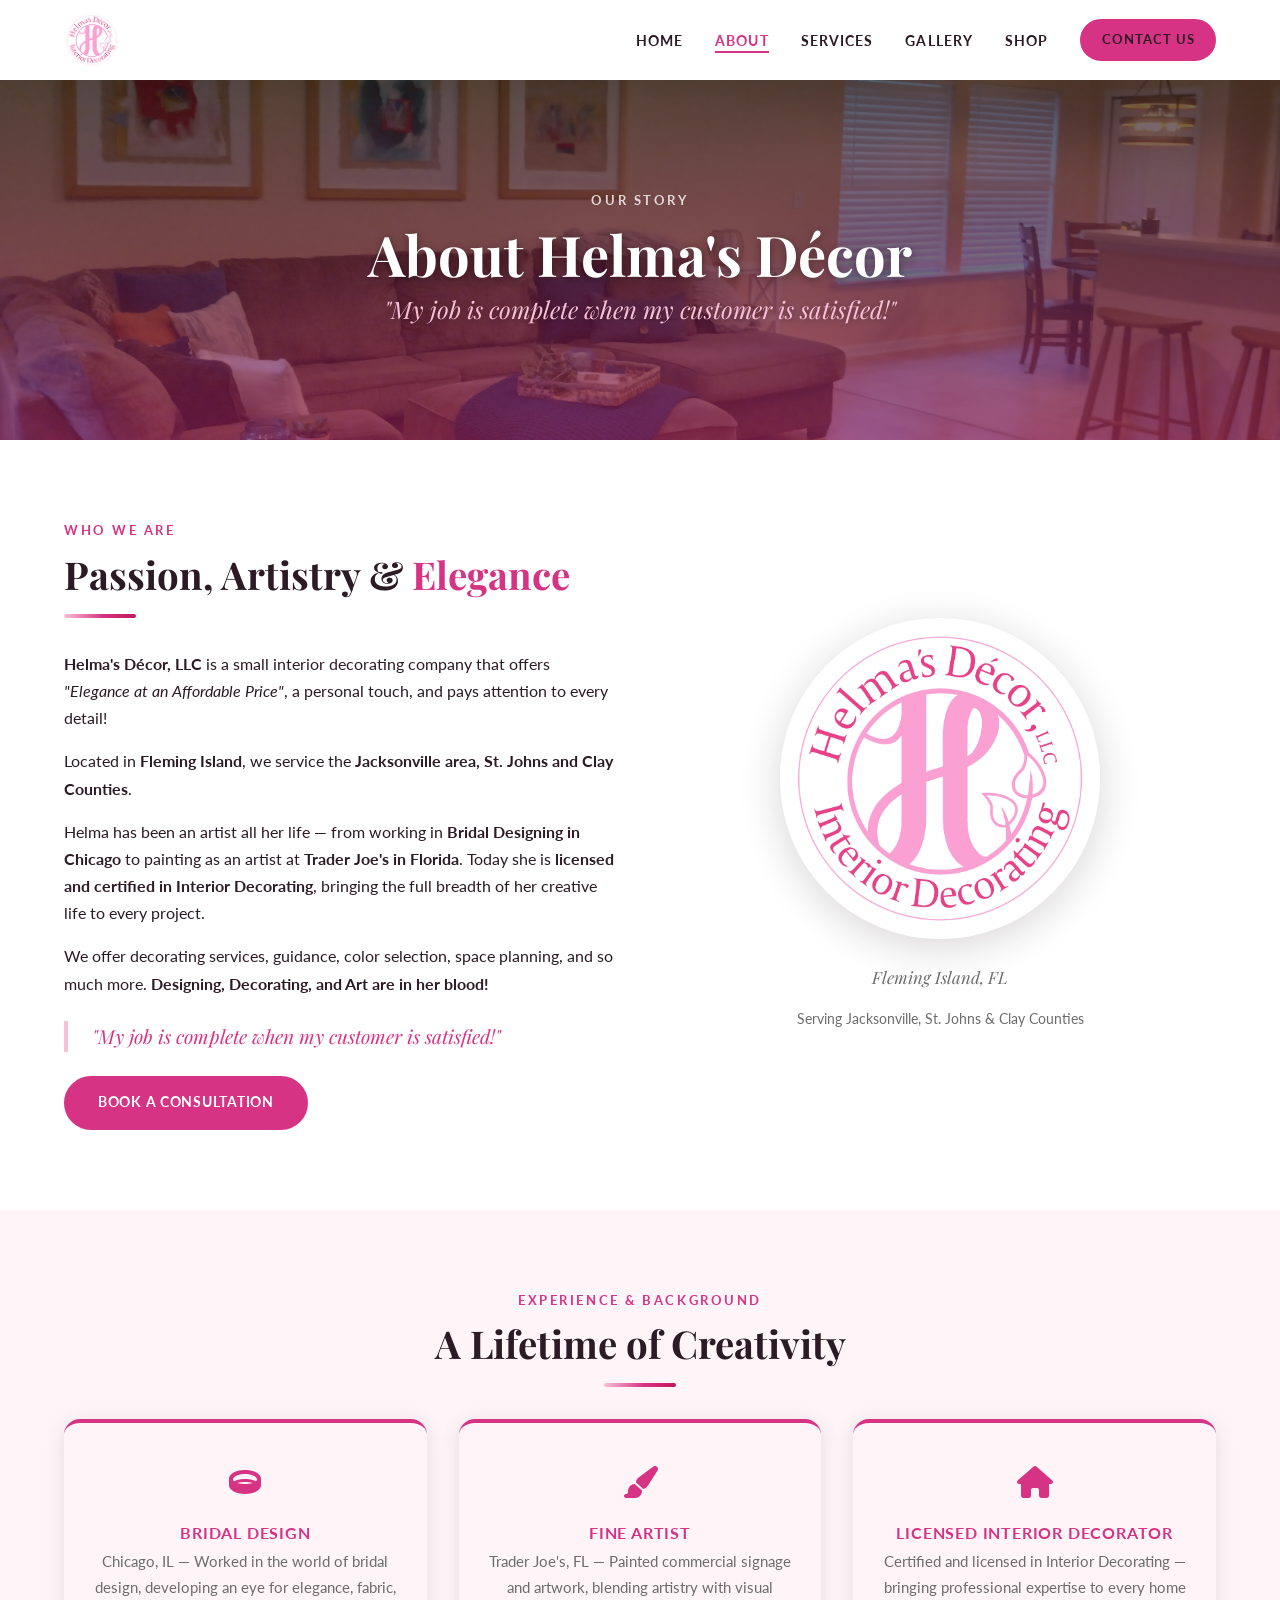
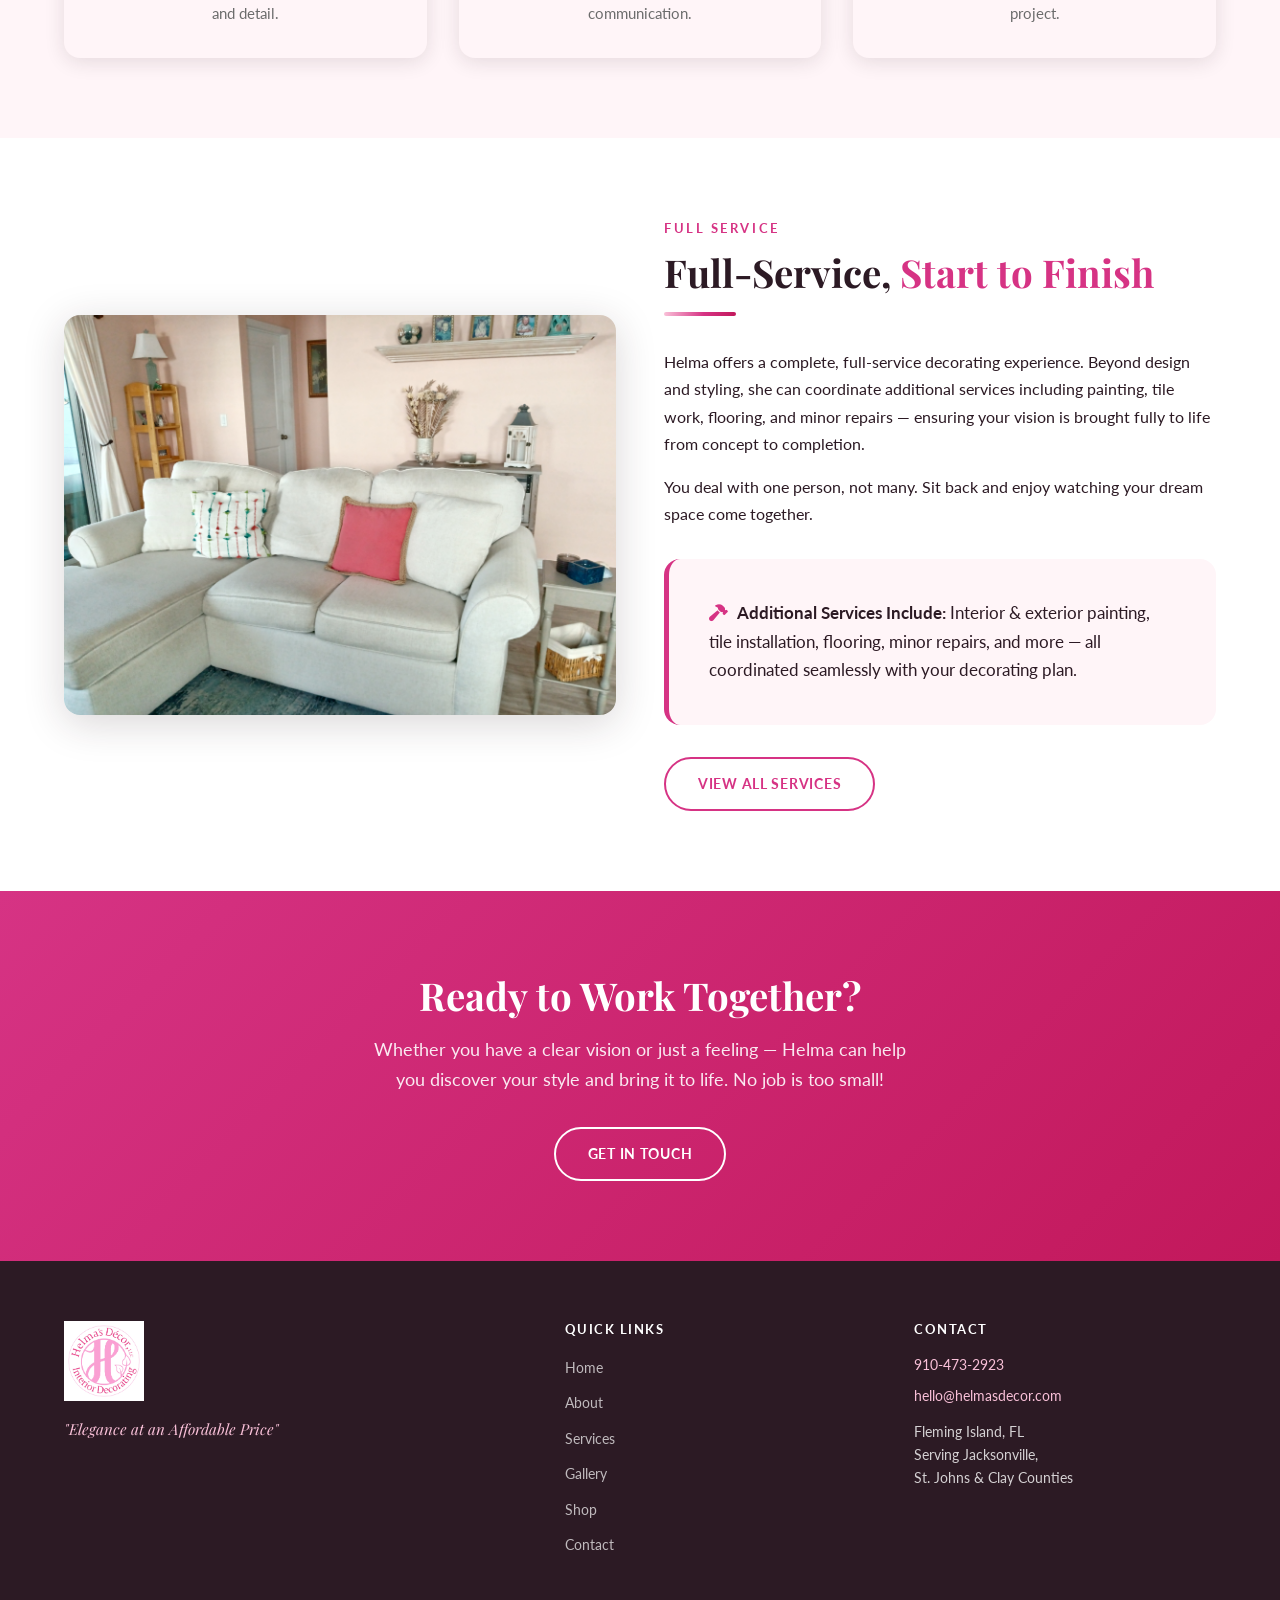
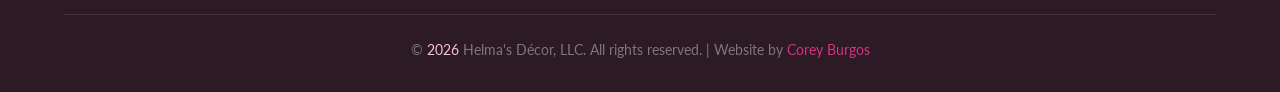
==== about/index.html @ 658a9595 "Restructure to folder-based URLs, remove .html extensions - Move each page into its own folder (abou" ====
<!DOCTYPE html>
<html lang="en">
<head>
  <meta charset="UTF-8" />
  <meta name="viewport" content="width=device-width, initial-scale=1.0" />
  <title>About — Helma's Décor, LLC</title>
  <meta name="description" content="Learn about Helma's background in bridal design, fine art, and certified interior decorating. Serving the Jacksonville, FL area." />
  <link rel="stylesheet" href="https://cdnjs.cloudflare.com/ajax/libs/font-awesome/6.5.1/css/all.min.css" />
  <link rel="stylesheet" href="../css/styles.css" />
</head>
<body data-page="about">

  <!-- ======================================================
       NAVIGATION
  ====================================================== -->
  <nav class="navbar">
    <div class="container">
      <a href="/" class="nav-logo">
        <img src="../images/logo.jpg" alt="Helma's Décor, LLC Logo" />
      </a>
      <button class="hamburger" aria-label="Toggle menu">
        <span></span><span></span><span></span>
      </button>
      <ul class="nav-links">
        <li><a href="/">Home</a></li>
        <li><a href="../about/">About</a></li>
        <li><a href="../services/">Services</a></li>
        <li><a href="../gallery/">Gallery</a></li>
        <li><a href="../shop/">Shop</a></li>
        <li><a href="../contact/" class="btn btn-primary">Contact Us</a></li>
      </ul>
    </div>
  </nav>

  <!-- ======================================================
       PAGE HERO
  ====================================================== -->
  <section class="page-hero">
    <div class="page-hero-bg" style="background-image: url('../images/hero-about.jpg');"></div>
    <div class="page-hero-overlay"></div>
    <div class="page-hero-content">
      <p class="section-label" style="color:rgba(255,255,255,0.8);">Our Story</p>
      <h1>About Helma's Décor</h1>
      <p class="hero-tagline">"My job is complete when my customer is satisfied!"</p>
    </div>
  </section>

  <!-- ======================================================
       ABOUT MAIN SECTION
  ====================================================== -->
  <section class="section">
    <div class="container">
      <div class="grid-2">
        <div class="fade-in">
          <p class="section-label">Who We Are</p>
          <h2 class="section-title">Passion, Artistry &amp; <span class="text-pink">Elegance</span></h2>
          <div class="divider" style="margin-left:0;"></div>

          <p><strong>Helma's Décor, LLC</strong> is a small interior decorating company that offers <em>"Elegance at an Affordable Price"</em>, a personal touch, and pays attention to every detail!</p>

          <p>Located in <strong>Fleming Island</strong>, we service the <strong>Jacksonville area, St. Johns and Clay Counties</strong>.</p>

          <p>Helma has been an artist all her life — from working in <strong>Bridal Designing in Chicago</strong> to painting as an artist at <strong>Trader Joe's in Florida</strong>. Today she is <strong>licensed and certified in Interior Decorating</strong>, bringing the full breadth of her creative life to every project.</p>

          <p>We offer decorating services, guidance, color selection, space planning, and so much more. <strong>Designing, Decorating, and Art are in her blood!</strong></p>

          <blockquote style="font-family:'Playfair Display',serif; font-style:italic; font-size:1.2rem; color:var(--pink); border-left:4px solid var(--light-pink); padding-left:1.5rem; margin:1.5rem 0; line-height:1.6;">"My job is complete when my customer is satisfied!"</blockquote>

          <a href="../contact/" class="btn btn-primary">Book a Consultation</a>
        </div>

        <div class="about-logo-wrap fade-in fade-in-delay-2">
          <img src="../images/logo.jpg" alt="Helma's Décor, LLC" />
          <p style="text-align:center; margin-top:1.5rem; font-family:'Playfair Display',serif; font-style:italic; font-size:1.05rem; color:var(--gray);">Fleming Island, FL</p>
          <p style="text-align:center; color:var(--gray); font-size:0.9rem;">Serving Jacksonville, St. Johns &amp; Clay Counties</p>
        </div>
      </div>
    </div>
  </section>

  <!-- ======================================================
       CREDENTIALS STRIP
  ====================================================== -->
  <section class="section section-blush">
    <div class="container">
      <div class="text-center fade-in">
        <p class="section-label">Experience &amp; Background</p>
        <h2 class="section-title">A Lifetime of Creativity</h2>
        <div class="divider"></div>
      </div>
      <div class="grid-3 fade-in">
        <div class="credential-card">
          <div class="credential-icon"><i class="fa-solid fa-ring"></i></div>
          <h3>Bridal Design</h3>
          <p style="color:var(--gray); font-size:0.95rem;">Chicago, IL — Worked in the world of bridal design, developing an eye for elegance, fabric, and detail.</p>
        </div>
        <div class="credential-card">
          <div class="credential-icon"><i class="fa-solid fa-paintbrush"></i></div>
          <h3>Fine Artist</h3>
          <p style="color:var(--gray); font-size:0.95rem;">Trader Joe's, FL — Painted commercial signage and artwork, blending artistry with visual communication.</p>
        </div>
        <div class="credential-card">
          <div class="credential-icon"><i class="fa-solid fa-house"></i></div>
          <h3>Licensed Interior Decorator</h3>
          <p style="color:var(--gray); font-size:0.95rem;">Certified and licensed in Interior Decorating — bringing professional expertise to every home project.</p>
        </div>
      </div>
    </div>
  </section>

  <!-- ======================================================
       FULL SERVICE
  ====================================================== -->
  <section class="section">
    <div class="container">
      <div class="grid-2">
        <div class="fade-in">
          <img src="../images/interior-2.jpg" alt="Beautifully decorated room" style="border-radius:16px; box-shadow: 0 8px 40px rgba(44,26,36,0.18); width:100%; height:400px; object-fit:cover;" />
        </div>
        <div class="fade-in fade-in-delay-1">
          <p class="section-label">Full Service</p>
          <h2 class="section-title">Full-Service, <span class="text-pink">Start to Finish</span></h2>
          <div class="divider" style="margin-left:0;"></div>
          <p>Helma offers a complete, full-service decorating experience. Beyond design and styling, she can coordinate additional services including painting, tile work, flooring, and minor repairs — ensuring your vision is brought fully to life from concept to completion.</p>
          <p>You deal with one person, not many. Sit back and enjoy watching your dream space come together.</p>

          <div class="team-note">
            <strong><i class="fa-solid fa-hammer" style="color:var(--pink); margin-right:0.4rem;"></i> Additional Services Include:</strong> Interior &amp; exterior painting, tile installation, flooring, minor repairs, and more — all coordinated seamlessly with your decorating plan.
          </div>

          <a href="../services/" class="btn btn-outline-pink" style="margin-top:2rem;">View All Services</a>
        </div>
      </div>
    </div>
  </section>

  <!-- ======================================================
       CTA
  ====================================================== -->
  <section class="section section-pink">
    <div class="container text-center fade-in">
      <h2>Ready to Work Together?</h2>
      <p style="color:rgba(255,255,255,0.9); font-size:1.1rem; margin: 1rem auto 2rem; max-width:560px;">Whether you have a clear vision or just a feeling — Helma can help you discover your style and bring it to life. No job is too small!</p>
      <a href="../contact/" class="btn btn-outline">Get in Touch</a>
    </div>
  </section>

  <!-- ======================================================
       FOOTER
  ====================================================== -->
  <footer class="footer">
    <div class="container">
      <div class="footer-grid">
        <div class="footer-logo">
          <img src="../images/logo.jpg" alt="Helma's Décor, LLC" />
          <p>"Elegance at an Affordable Price"</p>
        </div>
        <div>
          <h4>Quick Links</h4>
          <ul>
            <li><a href="/">Home</a></li>
            <li><a href="../about/">About</a></li>
            <li><a href="../services/">Services</a></li>
            <li><a href="../gallery/">Gallery</a></li>
            <li><a href="../shop/">Shop</a></li>
            <li><a href="../contact/">Contact</a></li>
          </ul>
        </div>
        <div class="footer-contact">
          <h4>Contact</h4>
          <p><a href="tel:9104732923">910-473-2923</a></p>
          <p><a href="mailto:hello@helmasdecor.com">hello@helmasdecor.com</a></p>
          <p style="margin-top:0.8rem; font-size:0.85rem;">Fleming Island, FL<br />Serving Jacksonville,<br />St. Johns &amp; Clay Counties</p>
        </div>
      </div>
      <div class="footer-bottom">
        <p>&copy; <span id="year"></span> Helma's Décor, LLC. All rights reserved. | Website by <a href="https://coreyburgos.com" target="_blank" rel="noopener">Corey Burgos</a></p>
      </div>
    </div>
  </footer>

  <script>document.getElementById('year').textContent = new Date().getFullYear();</script>
  <script src="../js/main.js"></script>
</body>
</html>
---- css/styles.css ----
/* ============================================================
   Helma's Décor, LLC — Main Stylesheet
   ============================================================ */

/* Google Fonts */
@import url('https://fonts.googleapis.com/css2?family=Playfair+Display:ital,wght@0,400;0,600;0,700;1,400&family=Lato:wght@300;400;700&display=swap');

/* ============================================================
   CSS Custom Properties
   ============================================================ */
:root {
  --pink:       #D63384;
  --rose:       #C2185B;
  --light-pink: #F9C0D8;
  --blush:      #FFF5F8;
  --gold:       #C9A96E;
  --dark:       #2C1A24;
  --gray:       #6c6c6c;
  --light-gray: #f5f5f5;
  --white:      #FFFFFF;
  --nav-height: 80px;
  --transition: 0.3s ease;
  --shadow:     0 4px 20px rgba(44, 26, 36, 0.12);
  --shadow-lg:  0 8px 40px rgba(44, 26, 36, 0.18);
  --radius:     8px;
  --radius-lg:  16px;
}

/* ============================================================
   Reset & Base
   ============================================================ */
*, *::before, *::after {
  box-sizing: border-box;
  margin: 0;
  padding: 0;
}

html {
  scroll-behavior: smooth;
}

body {
  font-family: 'Lato', sans-serif;
  font-size: 16px;
  line-height: 1.7;
  color: var(--dark);
  background: var(--white);
}

img {
  max-width: 100%;
  height: auto;
  display: block;
}

a {
  color: var(--pink);
  text-decoration: none;
  transition: color var(--transition);
}

a:not(.btn):hover {
  color: var(--rose);
}

ul {
  list-style: none;
}

/* ============================================================
   Typography
   ============================================================ */
h1, h2, h3, h4 {
  font-family: 'Playfair Display', serif;
  line-height: 1.25;
  color: var(--dark);
}

h1 { font-size: clamp(2rem, 5vw, 3.5rem); }
h2 { font-size: clamp(1.6rem, 3.5vw, 2.4rem); }
h3 { font-size: clamp(1.2rem, 2.5vw, 1.6rem); }
h4 { font-size: 1.1rem; }

p { margin-bottom: 1rem; }
p:last-child { margin-bottom: 0; }

/* ============================================================
   Layout Utilities
   ============================================================ */
.container {
  width: 90%;
  max-width: 1200px;
  margin: 0 auto;
}

.section {
  padding: 80px 0;
}

.section-blush {
  background: var(--blush);
}

.section-dark {
  background: var(--dark);
  color: var(--white);
}

.section-dark h2,
.section-dark h3,
.section-dark p {
  color: var(--white);
}

.section-pink {
  background: linear-gradient(135deg, var(--pink), var(--rose));
  color: var(--white);
}

.section-pink h2,
.section-pink h3,
.section-pink p {
  color: var(--white);
}

.text-center { text-align: center; }
.text-pink   { color: var(--pink); }
.text-gold   { color: var(--gold); }

.section-label {
  font-family: 'Lato', sans-serif;
  font-size: 0.8rem;
  font-weight: 700;
  letter-spacing: 0.2em;
  text-transform: uppercase;
  color: var(--pink);
  margin-bottom: 0.5rem;
}

.section-title {
  margin-bottom: 1rem;
}

.section-subtitle {
  font-family: 'Playfair Display', serif;
  font-style: italic;
  font-size: 1.05rem;
  color: var(--gray);
  max-width: 600px;
  margin: 0.5rem auto 3rem;
}

/* Brush-stroke divider — painted gradient bar under section headings */
.divider {
  width: 72px;
  height: 4px;
  background: linear-gradient(90deg, var(--light-pink) 0%, var(--pink) 55%, var(--rose) 100%);
  border-radius: 3px;
  margin: 0.5rem auto 2rem;
}

/* Wave SVG divider between sections */
.wave-divider {
  line-height: 0;
  margin-bottom: -2px;
  overflow: hidden;
}

.wave-divider svg {
  display: block;
  width: 100%;
  height: 55px;
}

/* ============================================================
   Grid Layouts
   ============================================================ */
.grid-3 {
  display: grid;
  grid-template-columns: repeat(3, 1fr);
  gap: 2rem;
}

.grid-2 {
  display: grid;
  grid-template-columns: repeat(2, 1fr);
  gap: 3rem;
  align-items: center;
}

.grid-4 {
  display: grid;
  grid-template-columns: repeat(4, 1fr);
  gap: 1.5rem;
}

@media (max-width: 1024px) {
  .grid-4 { grid-template-columns: repeat(2, 1fr); }
}

@media (max-width: 768px) {
  .grid-3 { grid-template-columns: repeat(2, 1fr); }
  .grid-2 { grid-template-columns: 1fr; }
  .grid-4 { grid-template-columns: 1fr; }
}

@media (max-width: 480px) {
  .grid-3 { grid-template-columns: 1fr; }
}

/* ============================================================
   Buttons
   ============================================================ */
.btn {
  display: inline-block;
  padding: 0.8rem 2rem;
  border-radius: 50px;
  font-family: 'Lato', sans-serif;
  font-weight: 700;
  font-size: 0.9rem;
  letter-spacing: 0.05em;
  text-transform: uppercase;
  cursor: pointer;
  border: 2px solid transparent;
  transition: all var(--transition);
  text-decoration: none;
}

.btn:hover {
  text-decoration: none;
}

.btn-primary {
  background: var(--pink);
  color: var(--white);
  border-color: var(--pink);
}

.btn-primary:hover {
  background: var(--rose);
  border-color: var(--rose);
  color: var(--white);
  transform: translateY(-2px);
  box-shadow: 0 6px 20px rgba(214, 51, 132, 0.4);
}

.btn-outline {
  background: transparent;
  color: var(--white);
  border-color: var(--white);
}

.btn-outline:hover {
  background: rgba(255, 255, 255, 0.18);
  color: var(--white);
  border-color: var(--white);
  transform: translateY(-2px);
}

.btn-outline-pink {
  background: transparent;
  color: var(--pink);
  border-color: var(--pink);
}

.btn-outline-pink:hover {
  background: var(--pink);
  color: var(--white);
  transform: translateY(-2px);
}

.btn-gold {
  background: var(--gold);
  color: var(--white);
  border-color: var(--gold);
}

.btn-gold:hover {
  background: #b8925e;
  border-color: #b8925e;
  color: var(--white);
  transform: translateY(-2px);
}

/* ============================================================
   Cards
   ============================================================ */
.card {
  background: var(--white);
  border-radius: var(--radius-lg);
  box-shadow: var(--shadow);
  overflow: hidden;
  transition: transform var(--transition), box-shadow var(--transition);
}

.card:hover {
  transform: translateY(-6px);
  box-shadow: var(--shadow-lg);
}

.card-body {
  padding: 1.5rem;
}

.card-img {
  width: 100%;
  height: 220px;
  object-fit: cover;
  transition: transform 0.5s ease;
}

.card:hover .card-img {
  transform: scale(1.05);
}

.card-img-wrap {
  overflow: hidden;
}

/* ============================================================
   Navigation
   ============================================================ */
.navbar {
  position: sticky;
  top: 0;
  z-index: 1000;
  background: rgba(255, 255, 255, 0.97);
  backdrop-filter: blur(8px);
  box-shadow: 0 2px 20px rgba(44, 26, 36, 0.08);
  height: var(--nav-height);
}

.navbar .container {
  display: flex;
  align-items: center;
  justify-content: space-between;
  height: 100%;
}

.nav-logo img {
  height: 56px;
  width: auto;
  transition: transform var(--transition);
}

.nav-logo img:hover {
  transform: scale(1.05);
}

.nav-links {
  display: flex;
  align-items: center;
  gap: 2rem;
}

.nav-links a {
  font-family: 'Lato', sans-serif;
  font-weight: 700;
  font-size: 0.85rem;
  letter-spacing: 0.08em;
  text-transform: uppercase;
  color: var(--dark);
  position: relative;
  padding-bottom: 4px;
}

.nav-links a::after {
  content: '';
  position: absolute;
  bottom: 0;
  left: 0;
  width: 0;
  height: 2px;
  background: var(--pink);
  transition: width var(--transition);
}

.nav-links a:not(.btn):hover,
.nav-links a:not(.btn).active {
  color: var(--pink);
}

.nav-links a:not(.btn):hover::after,
.nav-links a:not(.btn).active::after {
  width: 100%;
}

.nav-links a.btn::after,
.nav-links a.btn:hover::after,
.nav-links a.btn.active::after {
  display: none;
}

.nav-links .btn {
  padding: 0.5rem 1.2rem;
  font-size: 0.8rem;
}

/* Hamburger */
.hamburger {
  display: none;
  flex-direction: column;
  gap: 5px;
  cursor: pointer;
  padding: 4px;
  background: none;
  border: none;
}

.hamburger span {
  display: block;
  width: 26px;
  height: 2px;
  background: var(--dark);
  border-radius: 2px;
  transition: all var(--transition);
}

.hamburger.open span:nth-child(1) {
  transform: translateY(7px) rotate(45deg);
}
.hamburger.open span:nth-child(2) {
  opacity: 0;
}
.hamburger.open span:nth-child(3) {
  transform: translateY(-7px) rotate(-45deg);
}

@media (max-width: 900px) {
  .hamburger { display: flex; }

  .nav-links {
    display: none;
    position: absolute;
    top: var(--nav-height);
    left: 0;
    right: 0;
    background: var(--white);
    flex-direction: column;
    align-items: center;
    padding: 2rem 0;
    gap: 1.5rem;
    box-shadow: 0 8px 30px rgba(44, 26, 36, 0.12);
    border-top: 2px solid var(--light-pink);
  }

  .nav-links.open { display: flex; }
}

/* ============================================================
   Hero — Home
   ============================================================ */
.hero {
  position: relative;
  min-height: 100vh;
  display: flex;
  align-items: center;
  justify-content: center;
  text-align: center;
  overflow: hidden;
  margin-top: 0;
}

.hero-bg {
  position: absolute;
  inset: 0;
  background-size: cover;
  background-position: center;
  z-index: 0;
  transform: scale(1.05);
  transition: transform 8s ease;
}

.hero.loaded .hero-bg {
  transform: scale(1);
}

.hero-overlay {
  position: absolute;
  inset: 0;
  background: linear-gradient(
    160deg,
    rgba(44, 26, 36, 0.55) 0%,
    rgba(214, 51, 132, 0.35) 50%,
    rgba(44, 26, 36, 0.6) 100%
  );
  z-index: 1;
}

.hero-content {
  position: relative;
  z-index: 2;
  color: var(--white);
  padding: 2rem;
  max-width: 800px;
}

.hero-logo {
  width: 140px;
  height: 140px;
  object-fit: contain;
  margin: 0 auto 1.5rem;
  filter: drop-shadow(0 4px 12px rgba(0,0,0,0.4));
}

.hero-content h1 {
  color: var(--white);
  font-size: clamp(2.2rem, 6vw, 4rem);
  text-shadow: 0 2px 12px rgba(0,0,0,0.3);
  margin-bottom: 0.5rem;
}

.hero-content h1::before {
  content: '';
  display: block;
  width: 44px;
  height: 1px;
  background: var(--gold);
  margin: 0 auto 1rem;
  opacity: 0.85;
}

.hero-tagline {
  font-family: 'Playfair Display', serif;
  font-style: italic;
  font-size: clamp(1.1rem, 2.5vw, 1.5rem);
  color: var(--light-pink);
  margin-bottom: 2rem;
  text-shadow: 0 1px 6px rgba(0,0,0,0.3);
}

.hero-buttons {
  display: flex;
  gap: 1rem;
  justify-content: center;
  flex-wrap: wrap;
}

/* ============================================================
   Page Hero Banner (inner pages)
   ============================================================ */
.page-hero {
  position: relative;
  height: clamp(240px, 40vh, 400px);
  display: flex;
  align-items: center;
  justify-content: center;
  text-align: center;
  overflow: hidden;
}

.page-hero-bg {
  position: absolute;
  inset: 0;
  background-size: cover;
  background-position: center;
  filter: brightness(0.6);
}

.page-hero-overlay {
  position: absolute;
  inset: 0;
  background: linear-gradient(
    to bottom,
    rgba(44, 26, 36, 0.4),
    rgba(214, 51, 132, 0.45)
  );
}

.page-hero-content {
  position: relative;
  z-index: 2;
  color: var(--white);
}

.page-hero-content h1 {
  color: var(--white);
  text-shadow: 0 2px 10px rgba(0,0,0,0.4);
}

.page-hero-content .hero-tagline {
  margin-bottom: 0;
}

/* ============================================================
   Features Strip
   ============================================================ */
.features-strip {
  background: var(--white);
  padding: 60px 0;
  border-bottom: 1px solid #f0e0e8;
}

.feature-card {
  text-align: center;
  padding: 2rem 1.5rem;
  border-radius: var(--radius-lg);
  background: var(--blush);
  border: 1px solid var(--light-pink);
  transition: all var(--transition);
}

.feature-card:hover {
  background: #fde8f1;
  transform: translateY(-4px);
  box-shadow: 0 8px 24px rgba(214, 51, 132, 0.12);
}

.feature-icon {
  font-size: 2.2rem;
  margin-bottom: 1rem;
  color: var(--pink);
}

.feature-card h3 {
  font-size: 1rem;
  font-family: 'Lato', sans-serif;
  font-weight: 700;
  text-transform: uppercase;
  letter-spacing: 0.05em;
  color: var(--pink);
  margin-bottom: 0.5rem;
}

.feature-card p {
  font-size: 0.95rem;
  color: var(--gray);
}

/* ============================================================
   About Teaser (Home)
   ============================================================ */
.about-teaser-img {
  border-radius: var(--radius-lg);
  box-shadow: var(--shadow-lg);
  width: 100%;
  height: 420px;
  object-fit: cover;
}

.about-teaser-text {
  padding: 1rem 0;
}

.about-teaser-text blockquote {
  font-family: 'Playfair Display', serif;
  font-style: italic;
  font-size: 1.3rem;
  color: var(--pink);
  border-left: 4px solid var(--light-pink);
  padding-left: 1.5rem;
  margin: 1.5rem 0;
  line-height: 1.6;
}

/* ============================================================
   Gallery Teaser (Home)
   ============================================================ */
.gallery-teaser-grid {
  display: grid;
  grid-template-columns: repeat(4, 1fr);
  gap: 1rem;
  margin-bottom: 2rem;
}

.gallery-teaser-item {
  border-radius: var(--radius);
  overflow: hidden;
  cursor: pointer;
}

.gallery-teaser-item img {
  width: 100%;
  height: 200px;
  object-fit: cover;
  transition: transform 0.5s ease;
}

.gallery-teaser-item:hover img {
  transform: scale(1.08);
}

@media (max-width: 768px) {
  .gallery-teaser-grid { grid-template-columns: repeat(2, 1fr); }
}

@media (max-width: 480px) {
  .gallery-teaser-grid { grid-template-columns: 1fr; }
}

/* ============================================================
   Art Teaser Strip (Home)
   ============================================================ */
.art-teaser-strip {
  display: grid;
  grid-template-columns: 1fr 1fr 1fr;
  gap: 0;
  align-items: center;
  min-height: 340px;
}

.art-teaser-text {
  padding: 3rem;
  text-align: center;
}

.art-teaser-img {
  height: 340px;
  object-fit: cover;
  width: 100%;
}

@media (max-width: 768px) {
  .art-teaser-strip {
    grid-template-columns: 1fr;
  }
  .art-teaser-img { height: 200px; }
}

/* ============================================================
   About Page
   ============================================================ */
.about-logo-wrap {
  text-align: center;
}

.about-logo-wrap img {
  max-width: 320px;
  margin: 0 auto;
  border-radius: 50%;
  box-shadow: var(--shadow-lg);
}

.credential-card {
  background: var(--blush);
  border-radius: var(--radius-lg);
  padding: 2rem 1.5rem;
  text-align: center;
  box-shadow: var(--shadow);
  border-top: 4px solid var(--pink);
  transition: transform var(--transition);
}

.credential-card:hover {
  transform: translateY(-6px);
}

.credential-icon {
  font-size: 2rem;
  margin-bottom: 0.8rem;
  color: var(--pink);
}

.credential-card h3 {
  font-size: 1rem;
  font-family: 'Lato', sans-serif;
  font-weight: 700;
  color: var(--pink);
  text-transform: uppercase;
  letter-spacing: 0.05em;
  margin-bottom: 0.4rem;
}

.team-note {
  background: var(--blush);
  border-radius: var(--radius-lg);
  padding: 2.5rem;
  border-left: 5px solid var(--pink);
  font-size: 1.05rem;
  margin-top: 2rem;
}

/* ============================================================
   Services Page
   ============================================================ */
.service-card {
  background: var(--white);
  border-radius: var(--radius-lg);
  padding: 1.8rem;
  text-align: center;
  box-shadow: var(--shadow);
  transition: all var(--transition);
  border-bottom: 3px solid transparent;
}

.service-card:hover {
  transform: translateY(-6px);
  border-bottom-color: var(--pink);
  box-shadow: var(--shadow-lg);
}

.service-icon {
  font-size: 1.8rem;
  margin-bottom: 0.8rem;
  color: var(--pink);
}

.service-card h3 {
  font-family: 'Lato', sans-serif;
  font-size: 0.95rem;
  font-weight: 700;
  text-transform: uppercase;
  letter-spacing: 0.06em;
  color: var(--dark);
}

/* Process Timeline */
.process-timeline {
  display: flex;
  align-items: flex-start;
  justify-content: center;
  gap: 0;
  position: relative;
  padding: 2rem 0;
}

.process-step {
  flex: 1;
  text-align: center;
  position: relative;
  padding: 0 1rem;
}

.process-step::after {
  content: '';
  position: absolute;
  top: 32px;
  right: -1px;
  width: 50%;
  height: 2px;
  background: linear-gradient(to right, var(--pink), var(--light-pink));
  z-index: 0;
}

.process-step:last-child::after { display: none; }

.process-step::before {
  content: '';
  position: absolute;
  top: 32px;
  left: -1px;
  width: 50%;
  height: 2px;
  background: linear-gradient(to right, var(--light-pink), var(--pink));
  z-index: 0;
}

.process-step:first-child::before { display: none; }

.step-number {
  width: 64px;
  height: 64px;
  border-radius: 50%;
  background: linear-gradient(135deg, var(--pink), var(--rose));
  color: var(--white);
  font-family: 'Playfair Display', serif;
  font-size: 1.5rem;
  font-weight: 700;
  display: flex;
  align-items: center;
  justify-content: center;
  margin: 0 auto 1.2rem;
  position: relative;
  z-index: 1;
  box-shadow: 0 4px 16px rgba(214, 51, 132, 0.35);
}

.process-step h3 {
  font-size: 1rem;
  font-family: 'Lato', sans-serif;
  font-weight: 700;
  text-transform: uppercase;
  letter-spacing: 0.06em;
  color: var(--dark);
  margin-bottom: 0.5rem;
}

.process-step p {
  font-size: 0.9rem;
  color: var(--gray);
}

@media (max-width: 768px) {
  .process-timeline {
    flex-direction: column;
    align-items: center;
    gap: 2rem;
  }
  .process-step::after,
  .process-step::before { display: none; }
  .process-step { width: 100%; max-width: 320px; }
}

.callout-banner {
  border-radius: var(--radius-lg);
  padding: 3rem 2rem;
  text-align: center;
}

.callout-banner h2 {
  font-size: 1.8rem;
  margin-bottom: 0.5rem;
}

/* ============================================================
   Gallery Page
   ============================================================ */
.filter-bar {
  display: flex;
  flex-wrap: wrap;
  gap: 0.75rem;
  justify-content: center;
  margin-bottom: 2.5rem;
}

.filter-btn {
  padding: 0.5rem 1.4rem;
  border-radius: 50px;
  border: 2px solid var(--light-pink);
  background: var(--white);
  color: var(--dark);
  font-family: 'Lato', sans-serif;
  font-weight: 700;
  font-size: 0.82rem;
  letter-spacing: 0.06em;
  text-transform: uppercase;
  cursor: pointer;
  transition: all var(--transition);
}

.filter-btn:hover,
.filter-btn.active {
  background: var(--pink);
  border-color: var(--pink);
  color: var(--white);
  transform: translateY(-2px);
  box-shadow: 0 4px 14px rgba(214, 51, 132, 0.3);
}

.gallery-grid {
  display: grid;
  grid-template-columns: repeat(3, 1fr);
  gap: 1.2rem;
}

.gallery-item {
  border-radius: var(--radius);
  overflow: hidden;
  cursor: pointer;
  position: relative;
}

.gallery-item-inner {
  position: relative;
  overflow: hidden;
  border-radius: var(--radius);
}

.gallery-item img {
  width: 100%;
  height: 260px;
  object-fit: cover;
  transition: transform 0.5s ease;
  display: block;
}

.gallery-item:hover img {
  transform: scale(1.08);
}

.gallery-overlay {
  position: absolute;
  inset: 0;
  background: linear-gradient(
    to top,
    rgba(214, 51, 132, 0.7),
    transparent 60%
  );
  opacity: 0;
  transition: opacity var(--transition);
  display: flex;
  align-items: flex-end;
  padding: 1rem;
}

.gallery-item:hover .gallery-overlay {
  opacity: 1;
}

.gallery-overlay i {
  color: var(--white);
  font-size: 1.4rem;
}

@media (max-width: 768px) {
  .gallery-grid { grid-template-columns: repeat(2, 1fr); }
}

@media (max-width: 480px) {
  .gallery-grid { grid-template-columns: 1fr; }
}

/* ============================================================
   Lightbox
   ============================================================ */
/* Prevents background scroll on desktop when lightbox is open */
body.lightbox-open {
  overflow: hidden;
}

.lightbox {
  display: none;
  position: fixed;
  inset: 0;
  background: rgba(0, 0, 0, 0.92);
  z-index: 9999;
  align-items: center;
  justify-content: center;
  touch-action: none;
}

.lightbox.open {
  display: flex;
}

.lightbox-img {
  max-width: 90vw;
  max-height: 85vh;
  object-fit: contain;
  border-radius: var(--radius);
  box-shadow: 0 20px 60px rgba(0,0,0,0.8);
  animation: lightboxIn 0.25s ease;
}

@keyframes lightboxIn {
  from { opacity: 0; transform: scale(0.92); }
  to   { opacity: 1; transform: scale(1); }
}

.lightbox-close {
  position: absolute;
  top: 1.5rem;
  right: 1.5rem;
  background: none;
  border: none;
  color: var(--white);
  font-size: 2.5rem;
  cursor: pointer;
  line-height: 1;
  opacity: 0.8;
  transition: opacity var(--transition);
}

.lightbox-close:hover { opacity: 1; }

.lightbox-prev,
.lightbox-next {
  position: absolute;
  top: 50%;
  transform: translateY(-50%);
  background: rgba(255,255,255,0.15);
  border: none;
  color: var(--white);
  font-size: 2rem;
  cursor: pointer;
  padding: 0.8rem 1rem;
  border-radius: var(--radius);
  transition: background var(--transition);
}

.lightbox-prev { left: 1rem; }
.lightbox-next { right: 1rem; }

.lightbox-prev:hover,
.lightbox-next:hover {
  background: rgba(214, 51, 132, 0.6);
}

/* ============================================================
   Shop Page
   ============================================================ */
.shop-card {
  background: var(--white);
  border-radius: var(--radius-lg);
  overflow: hidden;
  box-shadow: var(--shadow);
  transition: all var(--transition);
}

.shop-card:hover {
  transform: translateY(-8px);
  box-shadow: var(--shadow-lg);
}

.shop-card-img {
  width: 100%;
  height: 280px;
  object-fit: cover;
  transition: transform 0.5s ease;
}

.shop-card:hover .shop-card-img {
  transform: scale(1.05);
}

.shop-card-img-wrap {
  overflow: hidden;
}

.shop-card-body {
  padding: 1.5rem;
}

.shop-card-body h3 {
  font-size: 1.1rem;
  margin-bottom: 0.4rem;
}

.shop-card-body p {
  font-size: 0.9rem;
  color: var(--gray);
  margin-bottom: 1rem;
}

.etsy-teaser {
  border-radius: var(--radius-lg);
  padding: 3rem 2rem;
  text-align: center;
  margin-top: 3rem;
  background: linear-gradient(135deg, #f0f9ff, var(--blush));
  border: 2px dashed var(--light-pink);
}

.etsy-teaser h3 {
  font-size: 1.5rem;
  margin-bottom: 0.5rem;
}

.etsy-icon { font-size: 2.2rem; margin-bottom: 1rem; color: var(--pink); }

/* ============================================================
   Contact Page
   ============================================================ */
.contact-info h3 {
  font-size: 1.1rem;
  font-family: 'Lato', sans-serif;
  font-weight: 700;
  text-transform: uppercase;
  letter-spacing: 0.08em;
  color: var(--pink);
  margin-bottom: 0.3rem;
  margin-top: 1.5rem;
}

.contact-info h3:first-child { margin-top: 0; }

.contact-info p {
  color: var(--gray);
  font-size: 1rem;
}

.contact-info a {
  color: var(--dark);
  font-size: 1.05rem;
  font-weight: 700;
}

.contact-info a:hover { color: var(--pink); }

.contact-logo {
  max-width: 200px;
  margin: 2rem auto 0;
}

.contact-form-wrap {
  background: var(--blush);
  border-radius: var(--radius-lg);
  padding: 2.5rem;
  box-shadow: var(--shadow);
}

.form-group {
  margin-bottom: 1.2rem;
}

.form-group label {
  display: block;
  font-weight: 700;
  font-size: 0.85rem;
  letter-spacing: 0.06em;
  text-transform: uppercase;
  color: var(--dark);
  margin-bottom: 0.4rem;
}

.form-group input,
.form-group textarea,
.form-group select {
  width: 100%;
  padding: 0.75rem 1rem;
  border: 2px solid #e8d0da;
  border-radius: var(--radius);
  font-family: 'Lato', sans-serif;
  font-size: 1rem;
  color: var(--dark);
  background: var(--white);
  transition: border-color var(--transition), box-shadow var(--transition);
  outline: none;
}

.form-group input:focus,
.form-group textarea:focus {
  border-color: var(--pink);
  box-shadow: 0 0 0 3px rgba(214, 51, 132, 0.12);
}

.form-group textarea {
  resize: vertical;
  min-height: 140px;
}

.form-note {
  font-size: 0.85rem;
  color: var(--gray);
  margin-top: 1rem;
  text-align: center;
}

/* ============================================================
   Footer
   ============================================================ */
.footer {
  background: var(--dark);
  color: rgba(255,255,255,0.8);
  padding: 60px 0 30px;
}

.footer-grid {
  display: grid;
  grid-template-columns: 1.5fr 1fr 1fr;
  gap: 3rem;
  margin-bottom: 3rem;
}

.footer-logo img {
  height: 80px;
  margin-bottom: 1rem;
}

.footer-logo p {
  font-size: 0.95rem;
  font-family: 'Playfair Display', serif;
  font-style: italic;
  color: var(--light-pink);
  margin-bottom: 0;
}

.footer h4 {
  color: var(--white);
  font-family: 'Lato', sans-serif;
  font-size: 0.8rem;
  font-weight: 700;
  text-transform: uppercase;
  letter-spacing: 0.12em;
  margin-bottom: 1rem;
}

.footer ul li {
  margin-bottom: 0.5rem;
}

.footer ul li a {
  color: rgba(255,255,255,0.7);
  font-size: 0.9rem;
  transition: color var(--transition);
}

.footer ul li a:hover { color: var(--light-pink); }

.footer-contact p {
  font-size: 0.9rem;
  margin-bottom: 0.4rem;
}

.footer-contact a {
  color: var(--light-pink);
}

.footer-contact a:hover { color: var(--white); }

.footer-bottom {
  border-top: 1px solid rgba(255,255,255,0.1);
  padding-top: 1.5rem;
  text-align: center;
  font-size: 0.85rem;
  color: rgba(255,255,255,0.4);
}

.footer-bottom span { color: var(--light-pink); }

@media (max-width: 768px) {
  .footer-grid { grid-template-columns: 1fr; gap: 2rem; }
}

/* ============================================================
   Scroll Fade-in Animations
   ============================================================ */
.fade-in {
  opacity: 0;
  transform: translateY(30px);
  transition: opacity 0.6s ease, transform 0.6s ease;
}

.fade-in.visible {
  opacity: 1;
  transform: translateY(0);
}

.fade-in-delay-1 { transition-delay: 0.1s; }
.fade-in-delay-2 { transition-delay: 0.2s; }
.fade-in-delay-3 { transition-delay: 0.3s; }
.fade-in-delay-4 { transition-delay: 0.4s; }

/* ============================================================
   Misc
   ============================================================ */
.pink-rule {
  width: 100%;
  height: 4px;
  background: linear-gradient(to right, var(--pink), var(--gold), var(--pink));
}

.text-italic {
  font-family: 'Playfair Display', serif;
  font-style: italic;
}

.tag {
  display: inline-block;
  padding: 0.25rem 0.8rem;
  border-radius: 50px;
  font-size: 0.75rem;
  font-weight: 700;
  text-transform: uppercase;
  letter-spacing: 0.06em;
}

.tag-pink {
  background: var(--blush);
  color: var(--pink);
}
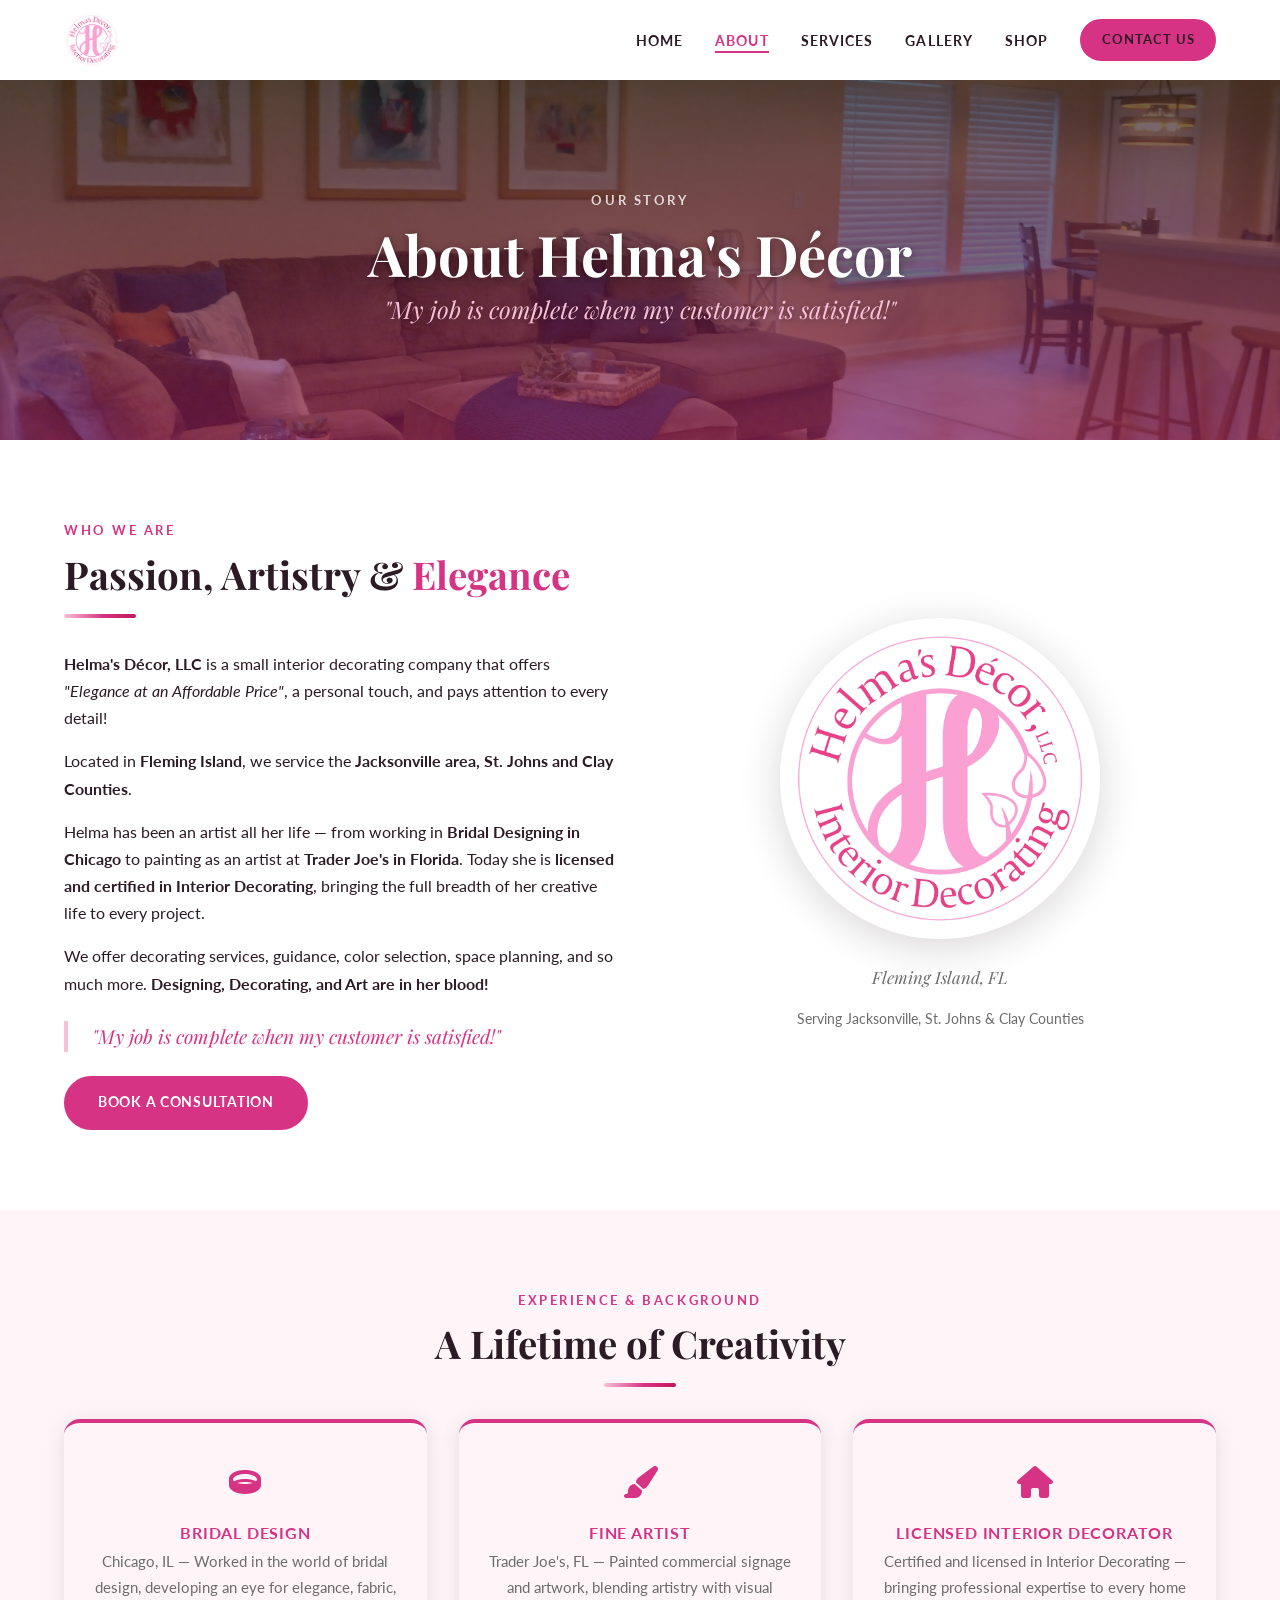
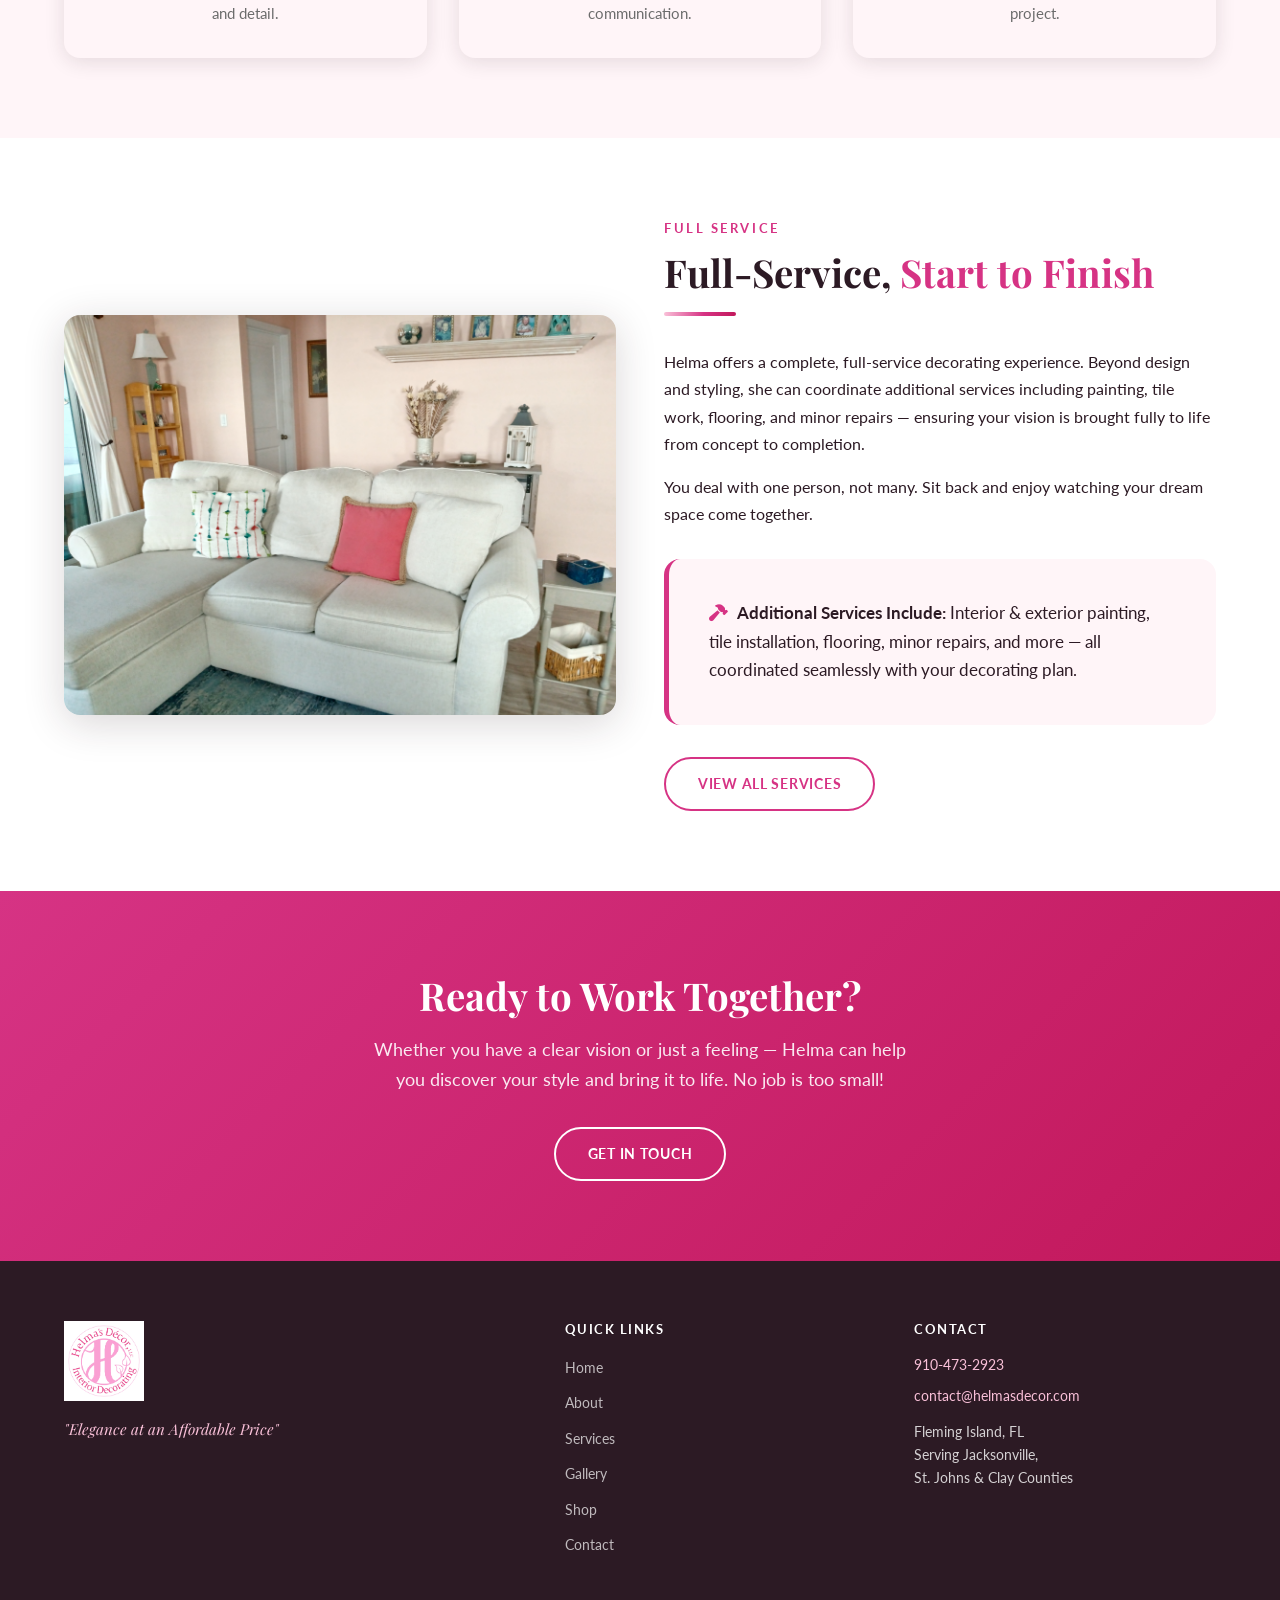
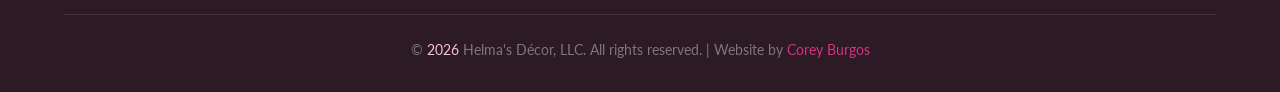
==== commit 89968fb4: "Update email to contact@helmasdecor.com across all pages Co-Authored-By: Claude Sonnet 4.6 <noreply@" ====
--- a/about/index.html
+++ b/about/index.html
@@ -169,7 +169,7 @@
         <div class="footer-contact">
           <h4>Contact</h4>
           <p><a href="tel:9104732923">910-473-2923</a></p>
-          <p><a href="mailto:hello@helmasdecor.com">hello@helmasdecor.com</a></p>
+          <p><a href="mailto:contact@helmasdecor.com">contact@helmasdecor.com</a></p>
           <p style="margin-top:0.8rem; font-size:0.85rem;">Fleming Island, FL<br />Serving Jacksonville,<br />St. Johns &amp; Clay Counties</p>
         </div>
       </div>
